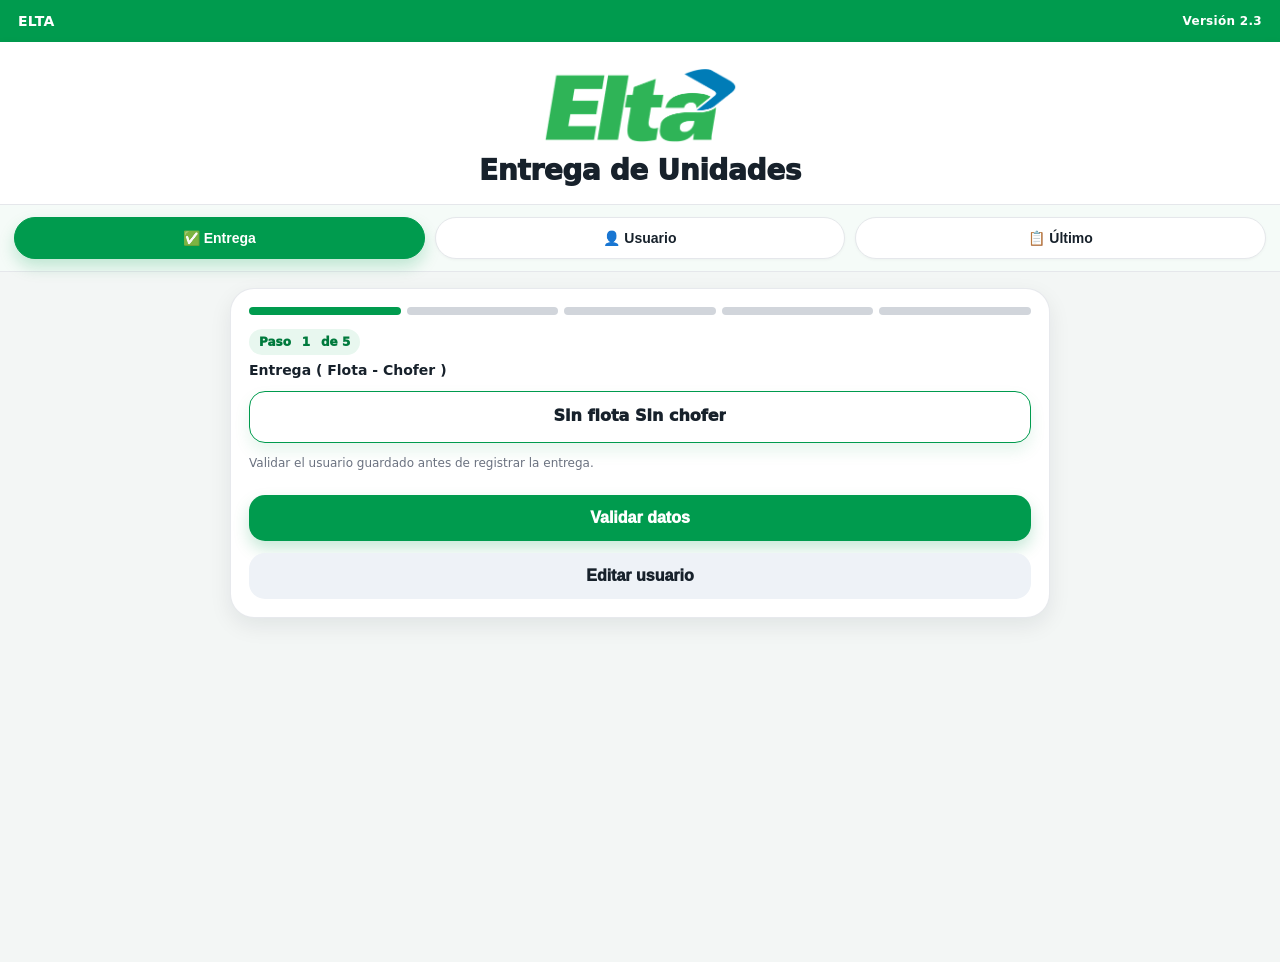
==== index.html @ 2bd459ee "Add files via upload" ====
<!doctype html>
<html lang="es">
<head>
<meta charset="utf-8">
<meta name="viewport" content="width=device-width,initial-scale=1,viewport-fit=cover">
<meta name="theme-color" content="#009B4E">
<link rel="manifest" href="manifest.json">
<link rel="stylesheet" href="style.css">
<title>ELTA Registro de Entregas</title>
</head>
<body class="app-shell" data-version="2.3">
<div class="topbar"><span>ELTA</span><span>Versión 2.3</span></div>
<header>
  <div class="logoText">ELTA</div>
  
  <div class="subtitle">Entrega de Unidades</div>
  
</header>

<nav>
  <button id="btn-entrega" onclick="show('entrega')">✅ Entrega</button>
  <button id="btn-usuario" onclick="show('usuario')">👤 Usuario</button>
  <button id="btn-ultimo" onclick="show('ultimo')">📋 Último</button>
</nav>

<main>
<section id="entrega">
  <div class="card">
    <div class="progress"><div class="dot on"></div><div class="dot" id="p2"></div><div class="dot" id="p3"></div><div class="dot" id="p4"></div><div class="dot" id="p5"></div></div>
    <span class="stepPill">Paso <span id="stepNum">1</span> de 5</span>
    <h2 id="stepTitle">Confirmar Entrega</h2>
    <div id="stepContent"></div>
  </div>
</section>

<section id="usuario" class="hidden">
  <div class="card">
    <h2>Usuario</h2>
    <label>Número de flota</label>
    <input id="userFleet" placeholder="Ej: 103">
    <label>Nombre de chofer</label>
    <input id="userDriver" placeholder="Nombre y apellido">
    <label>Número de WhatsApp destino</label>
    <input id="userPhone" placeholder="Ej: 5491123456789">
    <p class="small">Ingresar el teléfono con código de país, sin +, espacios ni guiones.</p>
    <button class="btn" onclick="saveUser()">Guardar usuario</button>
    <p id="userMsg" class="small"></p>
  </div>
</section>

<section id="ultimo" class="hidden">
  <div class="card">
    <h2>Último Registro</h2>
    <div id="lastBox" class="summary">Todavía no hay registros enviados.</div>
    <button class="btn secondary" onclick="resendLast()">Reenviar por WhatsApp</button>
  </div>
</section>
</main>

<script src="app.js"></script>
</body>
</html>
---- style.css ----
:root {
  --green:#009B4E;
  --green-dark:#007A3D;
  --blue:#08749C;
  --dark:#17212B;
  --muted:#6B7280;
  --bg:#F3F6F5;
  --card:#FFFFFF;
  --border:#E5E7EB;
  --danger:#B91C1C;
  --warn:#B45309;
}
*{box-sizing:border-box;-webkit-tap-highlight-color:transparent}
html,body{margin:0;min-height:100%;background:var(--green);font-family:Inter,system-ui,-apple-system,BlinkMacSystemFont,"Segoe UI",Arial,sans-serif;color:var(--dark)}
body.app-shell{padding-top:env(safe-area-inset-top);padding-bottom:env(safe-area-inset-bottom)}
.topbar{height:42px;background:var(--green);color:#fff;display:flex;align-items:center;justify-content:space-between;padding:0 18px;font-weight:900;letter-spacing:.3px;font-size:14px}
header{background:#fff;padding:18px;text-align:center;border-bottom:1px solid var(--border);box-shadow:0 2px 10px rgba(0,0,0,.05)}
.logoText{width:200px;height:90px;background:url('elta-logo.png') center/contain no-repeat;display:flex;align-items:center;justify-content:center;margin:0 auto 2px;box-shadow:none;border:0;color:transparent;font-size:0}
.title{font-size:20px;font-weight:950;margin:0;line-height:1.15}
.subtitle{color:var(--dark);font-size:28px;font-weight:950;margin-top:6px;line-height:1.08;letter-spacing:-.4px}
.version{font-size:13px;color:var(--green);font-weight:900;margin-top:5px}
nav{position:sticky;top:0;z-index:10;display:grid;grid-template-columns:repeat(3,1fr);gap:10px;padding:12px 14px;background:rgba(255,255,255,.96);backdrop-filter:blur(12px);border-bottom:1px solid var(--border)}
nav button{border:1px solid var(--border);border-radius:999px;padding:12px 8px;font-size:14px;font-weight:900;background:#fff;color:var(--dark);box-shadow:0 1px 3px rgba(0,0,0,.04)}
nav button.active{background:var(--green);color:#fff;border-color:var(--green);box-shadow:0 8px 16px rgba(0,155,78,.22)}
main{background:var(--bg);min-height:calc(100vh - 210px);padding:16px;padding-bottom:36px}
.card{background:var(--card);border:1px solid rgba(229,231,235,.9);border-radius:24px;padding:18px;margin:0 auto 16px;max-width:820px;box-shadow:0 8px 22px rgba(17,24,39,.08)}
h2{font-size:14px;line-height:1.1;margin:0 0 8px;color:var(--dark)}
h3{font-size:15px;margin:10px 0 7px}
label{display:block;margin:12px 0 6px;color:var(--dark);font-size:13px;font-weight:900}
input,select,textarea{width:100%;border:1px solid #D1D5DB;background:#fff;border-radius:16px;padding:14px 15px;min-height:52px;font-size:17px;color:#111827;outline:none}
input:focus,select:focus,textarea:focus{border-color:var(--green);box-shadow:0 0 0 4px rgba(0,155,78,.14)}
textarea{min-height:90px;resize:vertical}
.row{display:grid;grid-template-columns:1fr 1fr;gap:12px}
.btn,button.btn{width:100%;border:0;border-radius:16px;padding:14px 16px;margin-top:12px;background:var(--green);color:#fff;font-weight:950;font-size:16px;box-shadow:0 8px 16px rgba(0,155,78,.22)}
.btn.secondary{background:var(--blue);box-shadow:0 8px 16px rgba(8,116,156,.18)}
.btn.light{background:#EEF2F7;color:var(--dark);box-shadow:none}
.btn.danger{background:var(--danger);box-shadow:0 8px 16px rgba(185,28,28,.16)}
.small{color:var(--muted);font-size:12px;line-height:1.35}
.ok{color:var(--green);font-weight:900}
.warnText{color:var(--warn);font-weight:900}
.hidden{display:none!important}
.stepPill{display:inline-flex;align-items:center;justify-content:center;background:#E8F7EF;color:var(--green-dark);border-radius:999px;padding:6px 10px;font-weight:950;font-size:12px;margin-bottom:8px}
.summary{background:#F8FAFC;border:1px dashed #CBD5E1;border-radius:18px;padding:12px;white-space:pre-wrap;font-size:14px;line-height:1.45}
.chip{display:inline-flex;align-items:center;gap:8px;background:#F1F5F9;border:1px solid #E2E8F0;border-radius:999px;padding:8px 10px;margin:5px 5px 0 0;font-weight:800;font-size:13px}
.chip button{border:0;background:transparent;color:var(--danger);font-weight:950;font-size:16px}
.statgrid{display:grid;grid-template-columns:repeat(2,1fr);gap:10px}
.stat{background:#F8FAFC;border:1px solid #E5E7EB;border-radius:18px;padding:12px;text-align:center}
.stat b{font-size:20px}
.progress{display:grid;grid-template-columns:repeat(5,1fr);gap:6px;margin-bottom:14px}
.dot{height:8px;border-radius:999px;background:#D1D5DB}
.dot.on{background:var(--green)}
video{width:100%;border-radius:18px;background:#000;margin-top:12px}
@media(max-width:560px){.row{grid-template-columns:1fr} nav button{font-size:13px;padding:11px 5px}.card{border-radius:22px;padding:16px}}

.stepHint{font-size:12px;color:var(--muted);line-height:1.35}.destInfo{font-size:13px;color:var(--dark);font-weight:800;margin-top:8px}.debugDest{font-size:11px;color:#6B7280;margin-top:8px}

.compactInfo{
  font-size:12px;
  font-weight:800;
  line-height:1.35;
}





@media(max-width:360px){
  
}

.userLine{
  display:grid;
  grid-template-columns:1fr 1fr;
  gap:12px;
  align-items:stretch;
  margin-top:12px;
}
.userBox{
  background:#FFFFFF;
  border:1px solid var(--green);
  border-radius:16px;
  min-height:52px;
  height:52px;
  padding:8px 12px;
  display:flex;
  flex-direction:column;
  justify-content:center;
  box-shadow:0 8px 16px rgba(0,155,78,.10);
}
.userBox span{
  font-size:11px;
  color:#6B7280;
  font-weight:900;
  line-height:1;
}
.userBox b{
  font-size:16px;
  color:#17212B;
  font-weight:950;
  line-height:1.15;
  white-space:nowrap;
  overflow:hidden;
  text-overflow:ellipsis;
}
@media(max-width:360px){
  .userLine{grid-template-columns:1fr 1fr;gap:8px}
  .userBox{padding:8px 8px}
  .userBox b{font-size:14px}
  .subtitle{font-size:24px}
}

.unifiedUserBox{
  width:100%;
  background:#FFFFFF;
  border:1px solid var(--green);
  border-radius:16px;
  min-height:52px;
  height:52px;
  padding:8px 12px;
  display:flex;
  align-items:center;
  justify-content:center;
  box-shadow:0 8px 16px rgba(0,155,78,.10);
  margin-top:12px;
}
.unifiedUserBox b{
  font-size:16px;
  color:#17212B;
  font-weight:950;
  line-height:1.15;
  text-align:center;
  white-space:nowrap;
  overflow:hidden;
  text-overflow:ellipsis;
  max-width:100%;
}
@media(max-width:360px){
  .unifiedUserBox b{font-size:14px}
}


/* V7 - Campo unico Flota .- Chofer */
.userLine,
.statgrid{
  display:none !important;
}
.unifiedUserBox{
  width:100%;
  background:#FFFFFF;
  border:1px solid var(--green);
  border-radius:16px;
  min-height:52px;
  height:52px;
  padding:8px 12px;
  display:flex !important;
  align-items:center;
  justify-content:center;
  box-shadow:0 8px 16px rgba(0,155,78,.10);
  margin-top:12px;
  margin-bottom:8px;
}
.unifiedUserBox b{
  font-size:16px;
  color:#17212B;
  font-weight:950;
  line-height:1.15;
  text-align:center;
  white-space:nowrap;
  overflow:hidden;
  text-overflow:ellipsis;
  max-width:100%;
}
.topbar span:last-child{
  font-size:12px;
  font-weight:900;
}
@media(max-width:360px){
  .unifiedUserBox b{font-size:14px}
}


/* V9 - destino entrega y volver */
.destinoEntregaCard{
  background:#E9FBEF;
  border:1.5px solid #8FD19E;
  border-radius:14px;
  padding:14px 16px;
  margin-top:10px;
  color:#2E7D32;
  line-height:1.22;
}
.destinoEntregaCard .destLabel{
  font-size:17px;
  font-weight:800;
  margin-bottom:4px;
}
.destinoEntregaCard .destName{
  font-size:19px;
  font-weight:950;
  text-transform:uppercase;
  margin-bottom:4px;
}
.destinoEntregaCard .destMeta{
  font-size:17px;
  font-weight:500;
}
.btn.back{
  background:#EEF2F7;
  color:#17212B;
  box-shadow:none;
  border:1px solid #CBD5E1;
}
.stepActions{
  display:grid;
  grid-template-columns:1fr 1fr;
  gap:10px;
}
@media(max-width:420px){
  .destinoEntregaCard .destLabel{font-size:16px}
  .destinoEntregaCard .destName{font-size:17px}
  .destinoEntregaCard .destMeta{font-size:16px}
}


.destStreet{
  font-size:16px;
  font-weight:700;
  color:#2E7D32;
  margin-top:3px;
}

.stepPill{letter-spacing:0.2px;word-spacing:3px;}


/* V2.1 - correcciones visuales */
.stepPill{
  display:inline-flex !important;
  align-items:center !important;
  gap:6px !important;
  white-space:nowrap !important;
  letter-spacing:0 !important;
  word-spacing:normal !important;
}
.stepPill #stepNum{
  display:inline-block !important;
  min-width:18px !important;
  text-align:center !important;
}
.destStreet,
.destAddress{
  font-size:16px !important;
  font-weight:700 !important;
  color:#2E7D32 !important;
  margin-top:4px !important;
  line-height:1.25 !important;
}
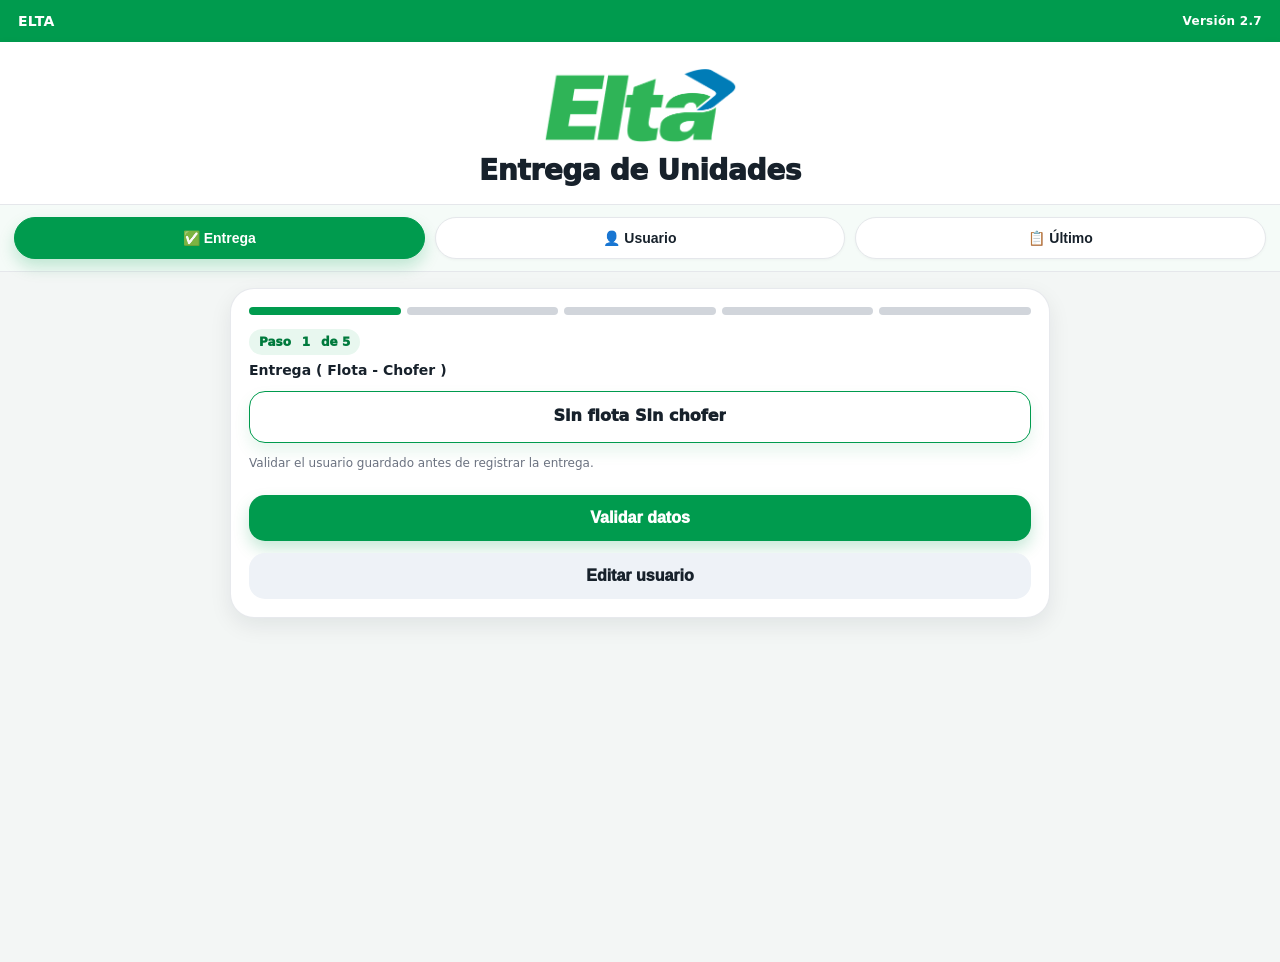
==== commit 940a3b47: "Add files via upload" ====
--- a/index.html
+++ b/index.html
@@ -8,8 +8,8 @@
 <link rel="stylesheet" href="style.css">
 <title>ELTA Registro de Entregas</title>
 </head>
-<body class="app-shell" data-version="2.3">
-<div class="topbar"><span>ELTA</span><span>Versión 2.3</span></div>
+<body class="app-shell" data-version="2.7">
+<div class="topbar"><span>ELTA</span><span>Versión 2.7</span></div>
 <header>
   <div class="logoText">ELTA</div>
   
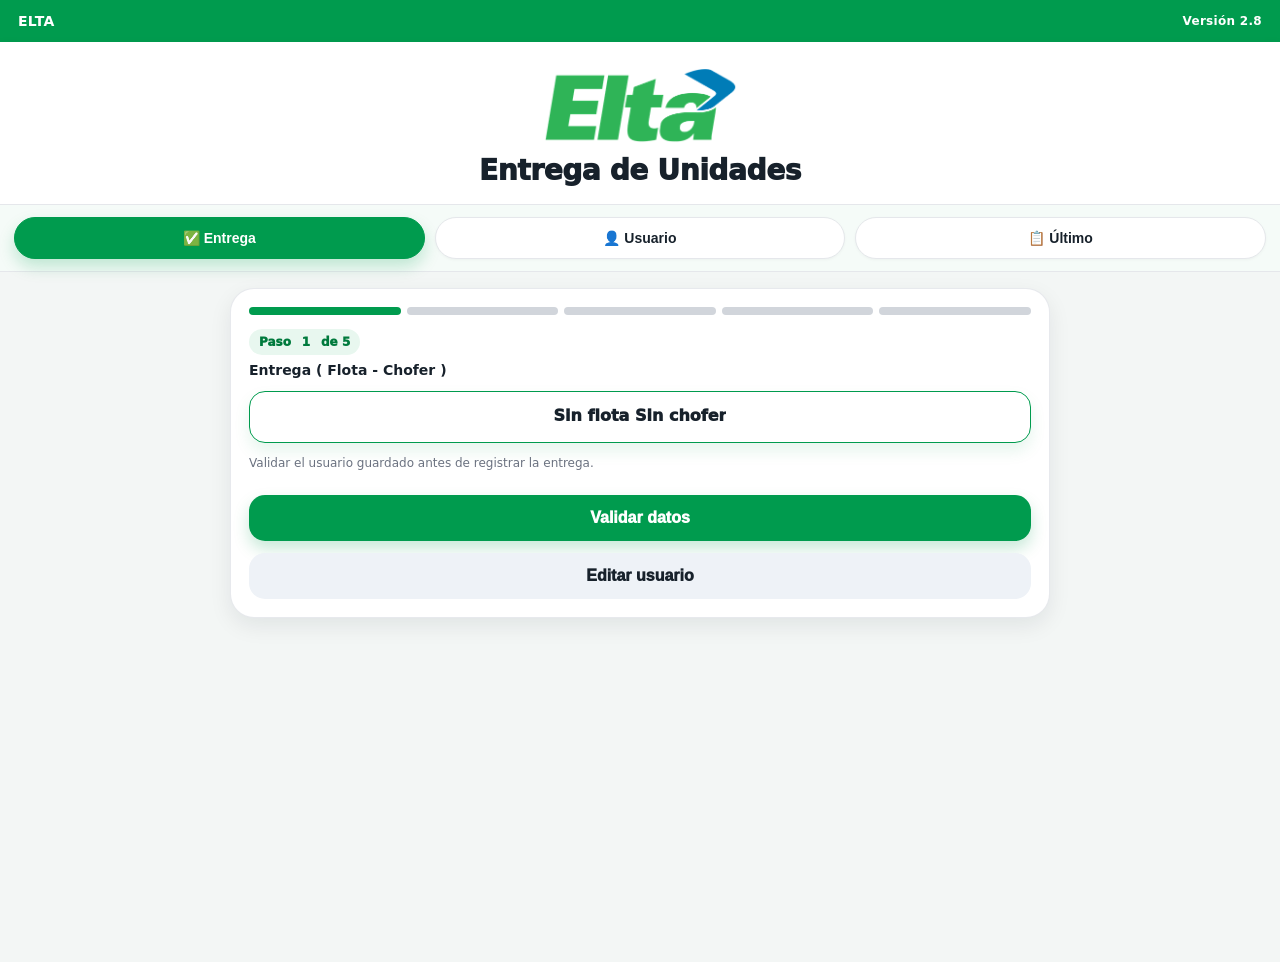
==== commit 0c16a9e0: "Add files via upload" ====
--- a/index.html
+++ b/index.html
@@ -8,8 +8,8 @@
 <link rel="stylesheet" href="style.css">
 <title>ELTA Registro de Entregas</title>
 </head>
-<body class="app-shell" data-version="2.7">
-<div class="topbar"><span>ELTA</span><span>Versión 2.7</span></div>
+<body class="app-shell" data-version="2.8">
+<div class="topbar"><span>ELTA</span><span>Versión 2.8</span></div>
 <header>
   <div class="logoText">ELTA</div>
   
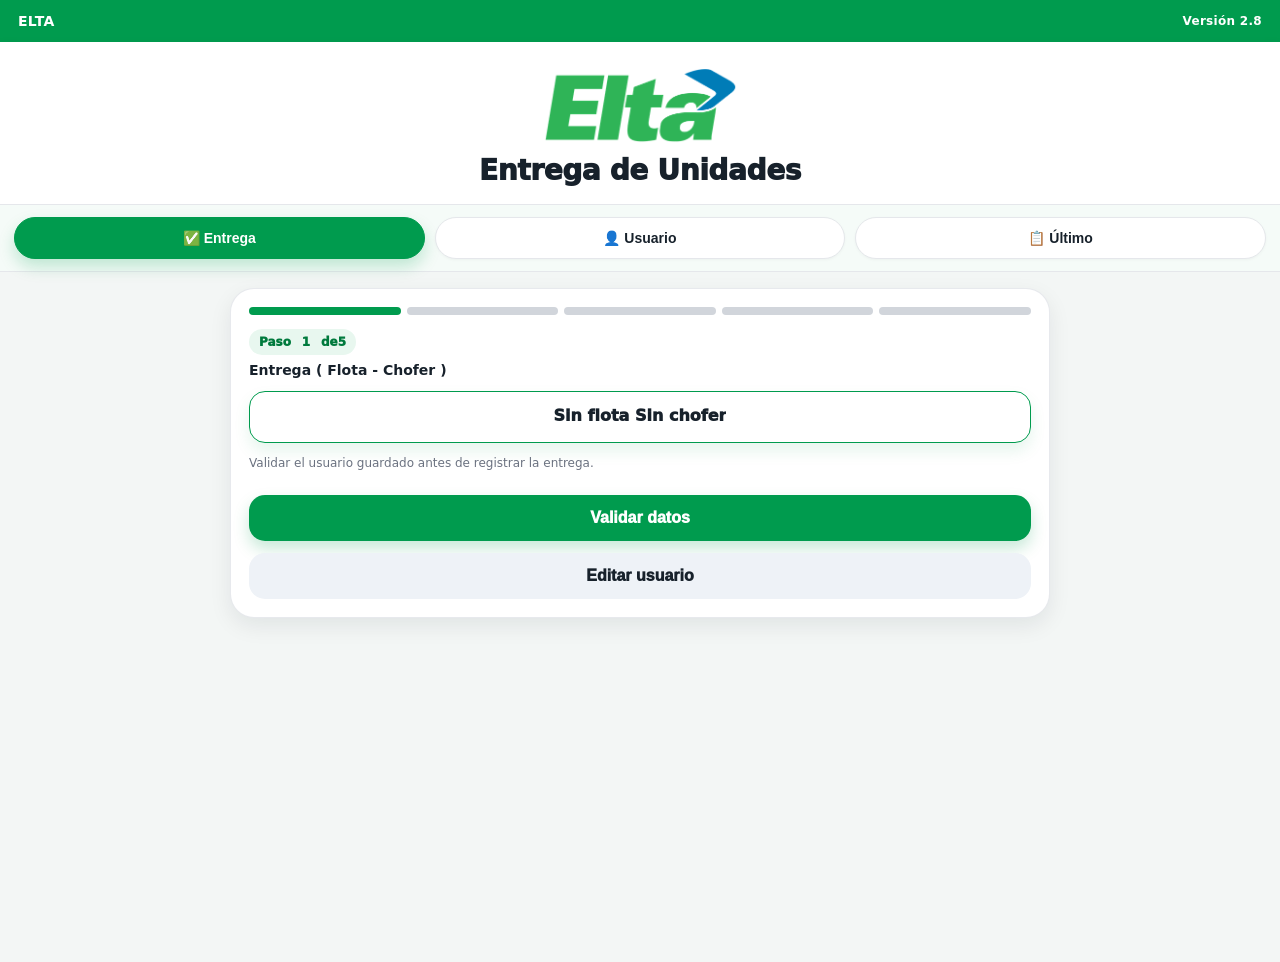
==== commit 1d061b33: "Update index.html" ====
--- a/index.html
+++ b/index.html
@@ -27,7 +27,7 @@
 <section id="entrega">
   <div class="card">
     <div class="progress"><div class="dot on"></div><div class="dot" id="p2"></div><div class="dot" id="p3"></div><div class="dot" id="p4"></div><div class="dot" id="p5"></div></div>
-    <span class="stepPill">Paso <span id="stepNum">1</span> de 5</span>
+    <span class="stepPill">Paso<span id="stepNum">1</span>de5</span>
     <h2 id="stepTitle">Confirmar Entrega</h2>
     <div id="stepContent"></div>
   </div>
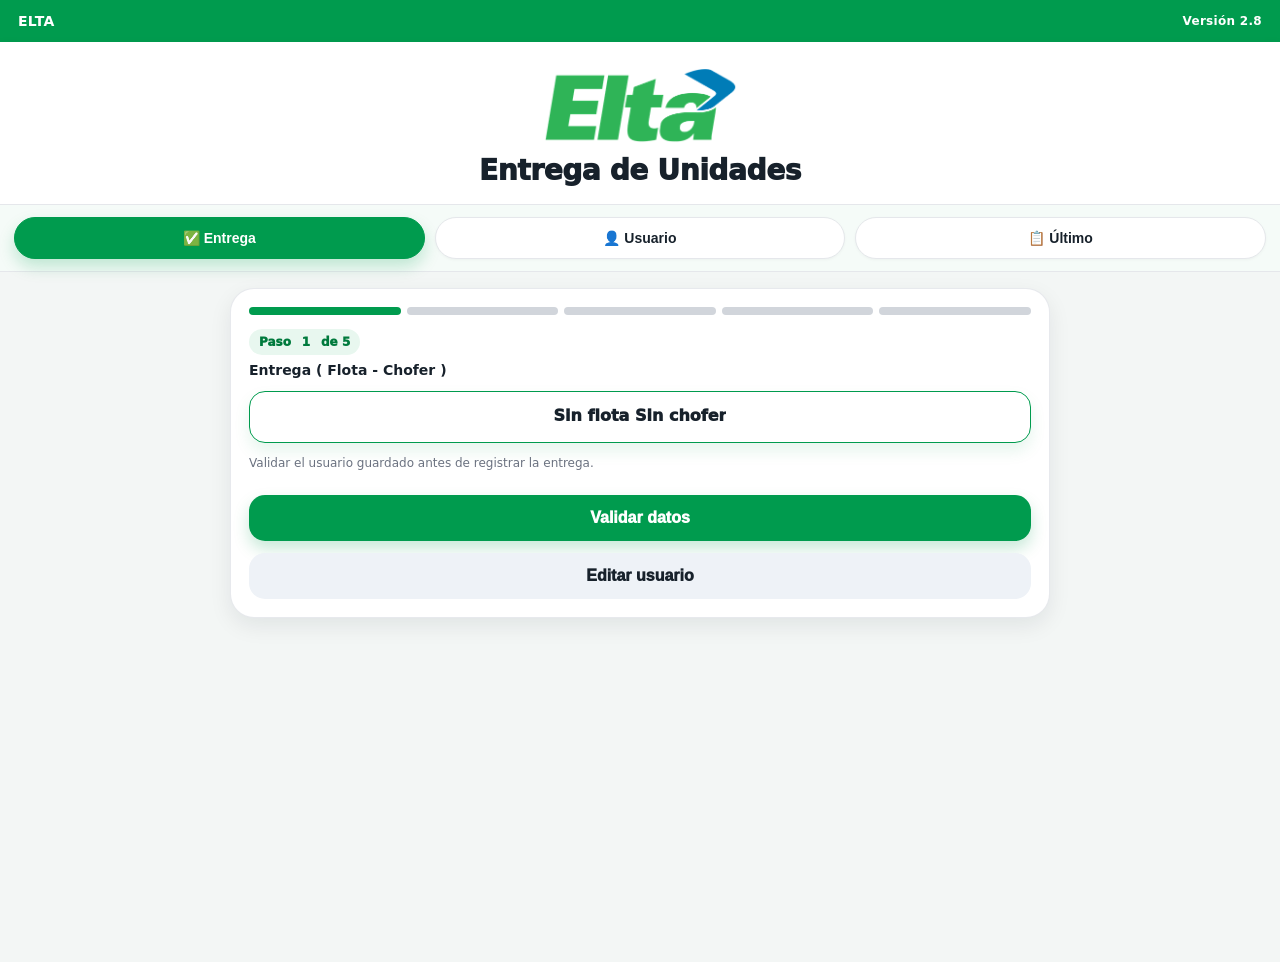
==== commit 7cb66554: "Update index.html" ====
--- a/index.html
+++ b/index.html
@@ -27,7 +27,7 @@
 <section id="entrega">
   <div class="card">
     <div class="progress"><div class="dot on"></div><div class="dot" id="p2"></div><div class="dot" id="p3"></div><div class="dot" id="p4"></div><div class="dot" id="p5"></div></div>
-    <span class="stepPill">Paso<span id="stepNum">1</span>de5</span>
+    <span class="stepPill">Paso<span id="stepNum">1</span>de 5</span>
     <h2 id="stepTitle">Confirmar Entrega</h2>
     <div id="stepContent"></div>
   </div>
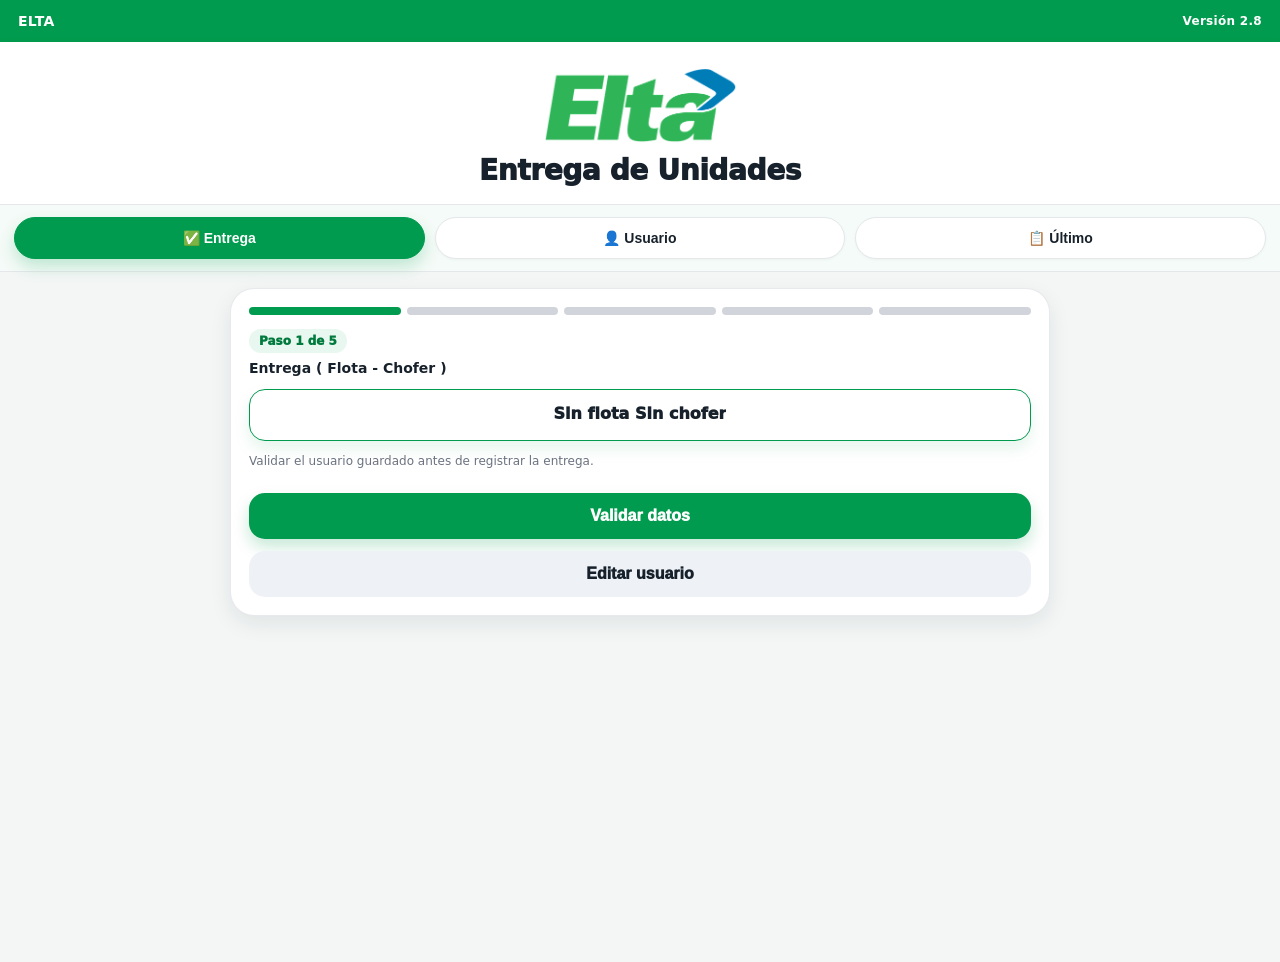
==== commit 1add655d: "Add files via upload" ====
--- a/index.html
+++ b/index.html
@@ -27,7 +27,7 @@
 <section id="entrega">
   <div class="card">
     <div class="progress"><div class="dot on"></div><div class="dot" id="p2"></div><div class="dot" id="p3"></div><div class="dot" id="p4"></div><div class="dot" id="p5"></div></div>
-    <span class="stepPill">Paso<span id="stepNum">1</span>de 5</span>
+    <span class="stepPill" id="stepPillText">Paso 1 de 5</span>
     <h2 id="stepTitle">Confirmar Entrega</h2>
     <div id="stepContent"></div>
   </div>
--- a/style.css
+++ b/style.css
@@ -255,3 +255,25 @@
   margin-top:4px !important;
   line-height:1.25 !important;
 }
+
+
+/* FIX DEFINITIVO PASOS SIN ESPACIOS */
+.stepPill{
+  display:inline-block !important;
+  background:#E8F7EF !important;
+  color:#007A3D !important;
+  border-radius:999px !important;
+  padding:6px 10px !important;
+  margin:0 0 8px 0 !important;
+  font-size:12px !important;
+  font-weight:950 !important;
+  line-height:1 !important;
+  white-space:nowrap !important;
+  letter-spacing:0 !important;
+  word-spacing:0 !important;
+  min-width:0 !important;
+  width:auto !important;
+}
+#stepNum{
+  display:none !important;
+}
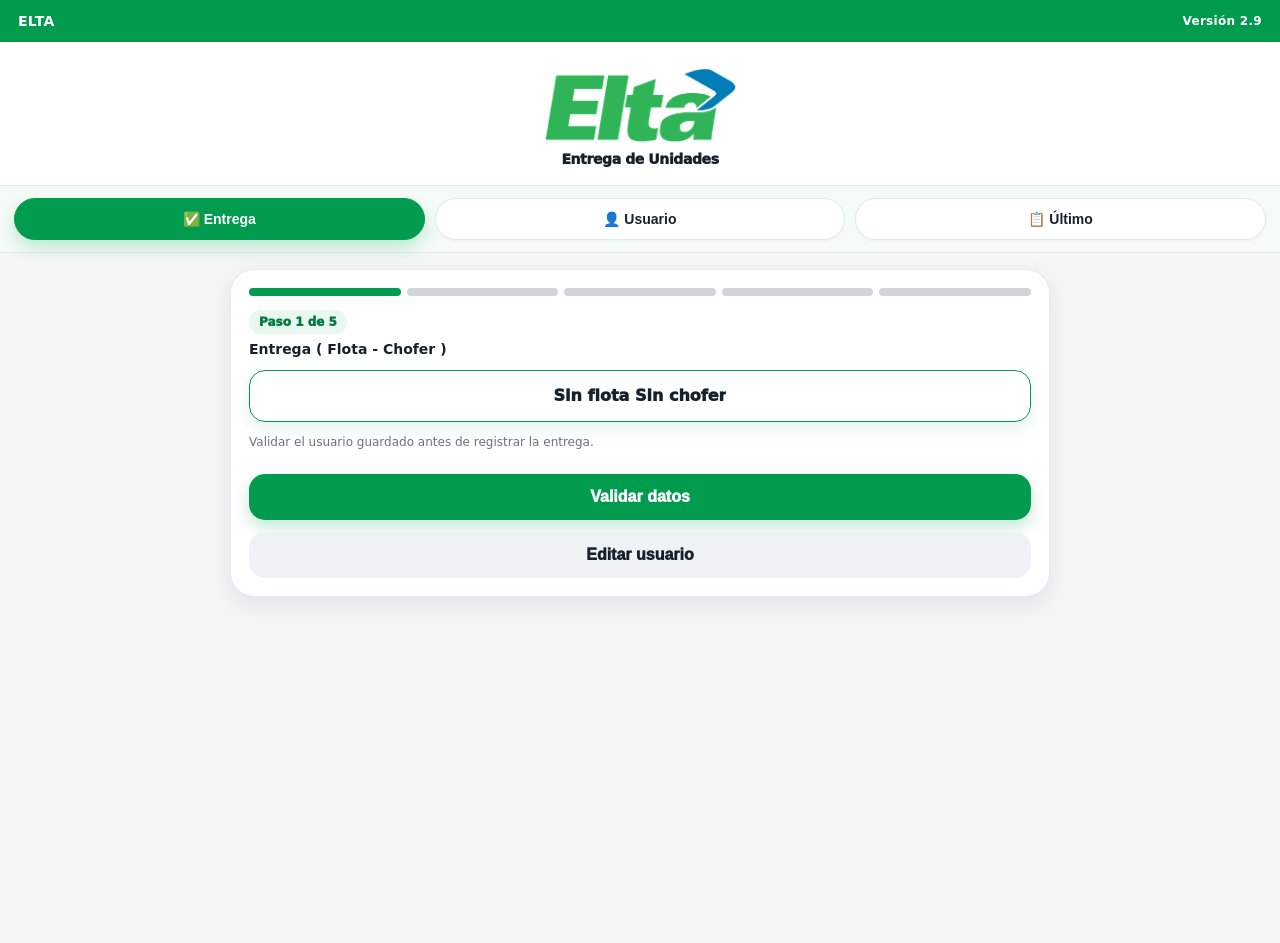
==== commit 783350ed: "Add files via upload" ====
--- a/index.html
+++ b/index.html
@@ -8,8 +8,8 @@
 <link rel="stylesheet" href="style.css">
 <title>ELTA Registro de Entregas</title>
 </head>
-<body class="app-shell" data-version="2.8">
-<div class="topbar"><span>ELTA</span><span>Versión 2.8</span></div>
+<body class="app-shell" data-version="2.9">
+<div class="topbar"><span>ELTA</span><span>Versión 2.9</span></div>
 <header>
   <div class="logoText">ELTA</div>
   
--- a/style.css
+++ b/style.css
@@ -277,3 +277,10 @@
 #stepNum{
   display:none !important;
 }
+
+/* V2.9 - titulo reducido para APK */
+.subtitle{
+  font-size:14px !important;
+  line-height:1.1 !important;
+  margin-top:2px !important;
+}
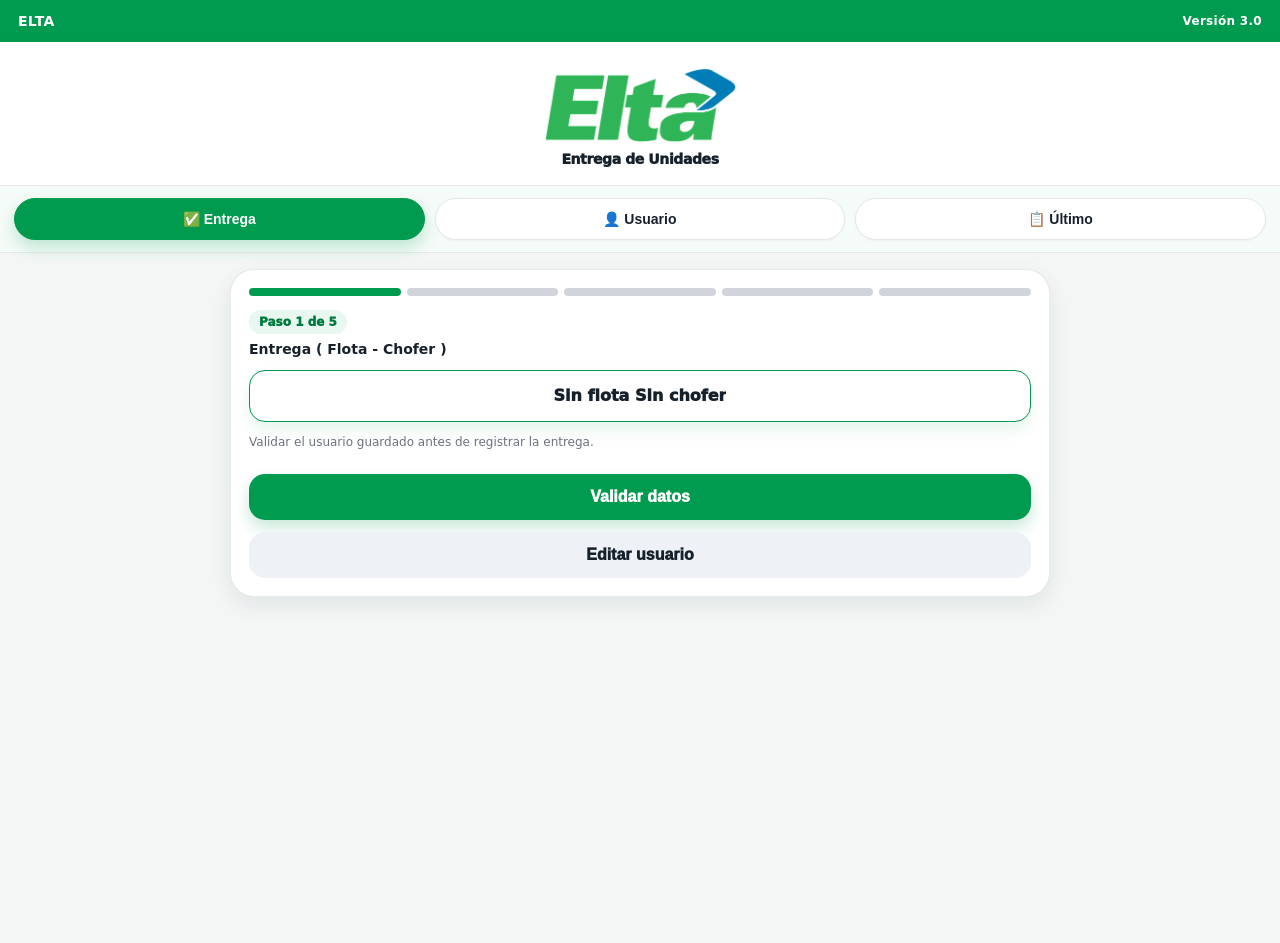
==== commit 20c904de: "Add files via upload" ====
--- a/index.html
+++ b/index.html
@@ -8,8 +8,8 @@
 <link rel="stylesheet" href="style.css">
 <title>ELTA Registro de Entregas</title>
 </head>
-<body class="app-shell" data-version="2.9">
-<div class="topbar"><span>ELTA</span><span>Versión 2.9</span></div>
+<body class="app-shell" data-version="3.0">
+<div class="topbar"><span>ELTA</span><span>Versión 3.0</span></div>
 <header>
   <div class="logoText">ELTA</div>
   
